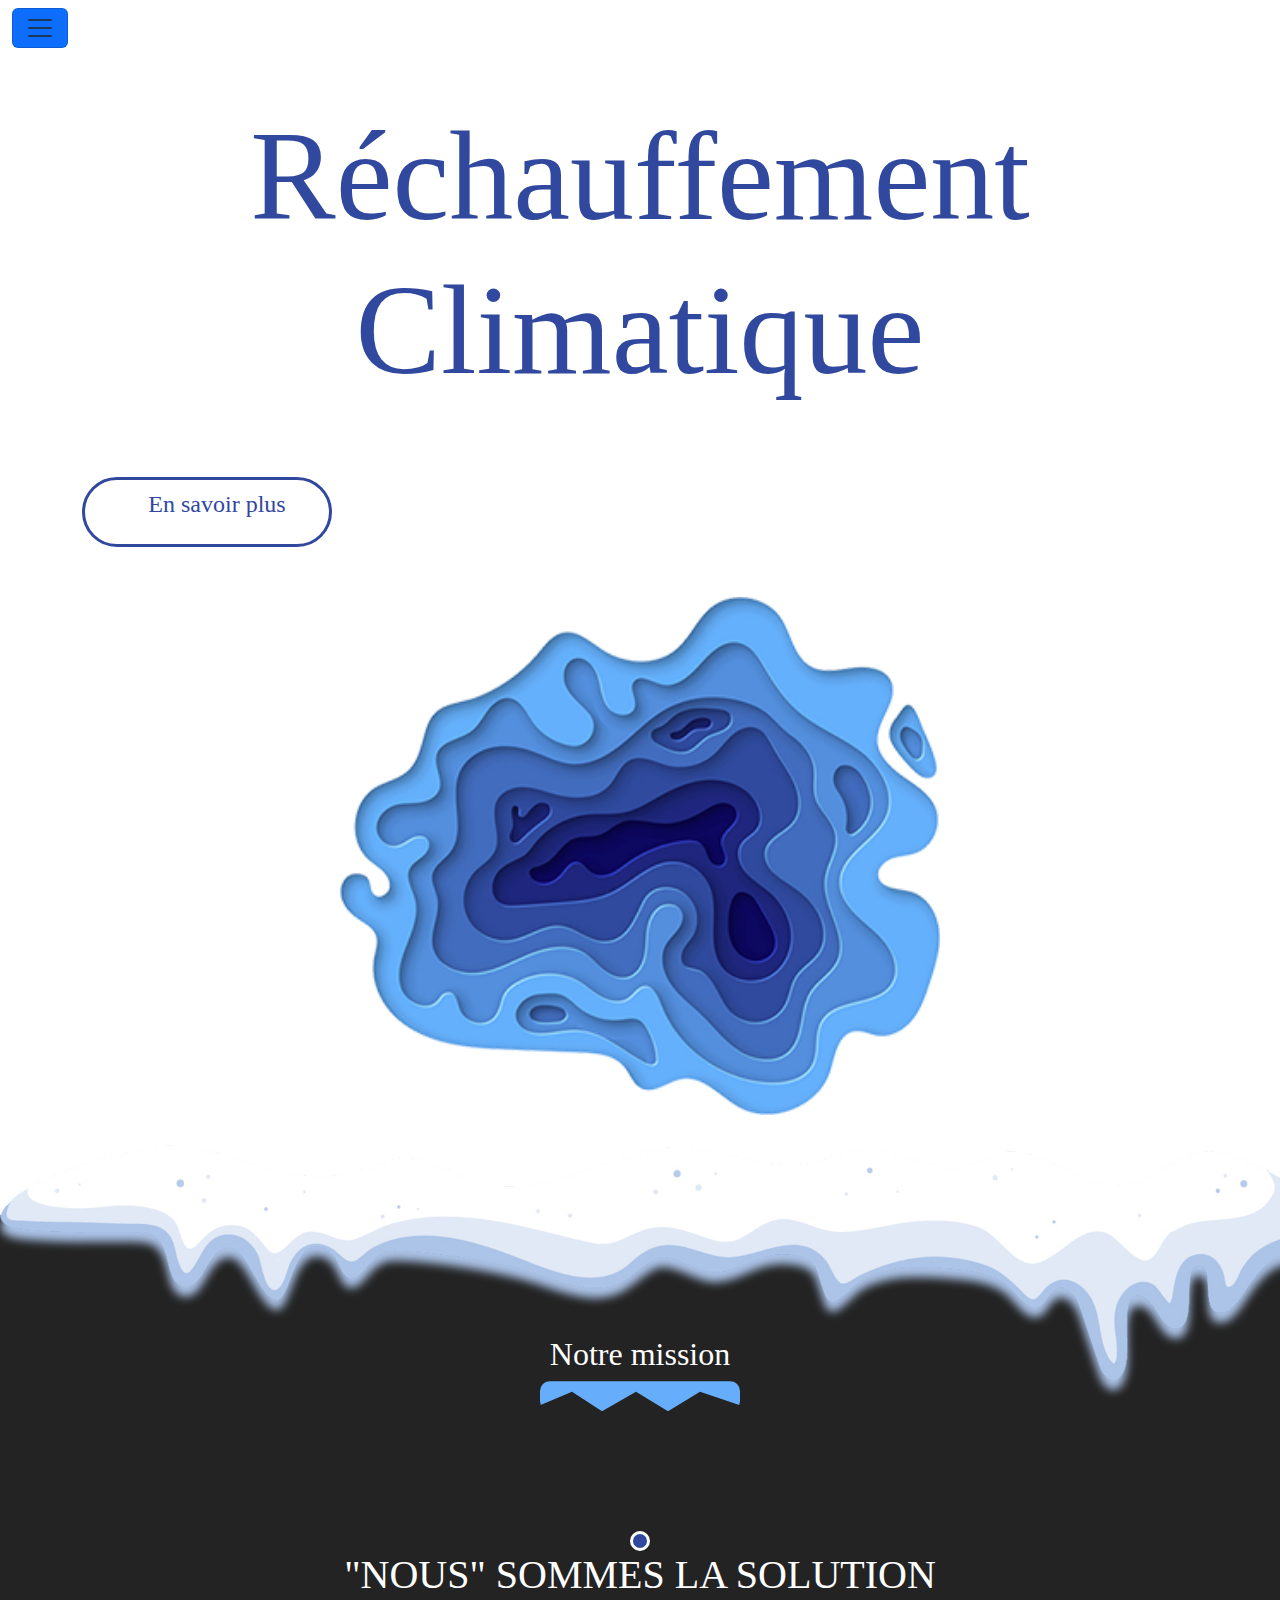
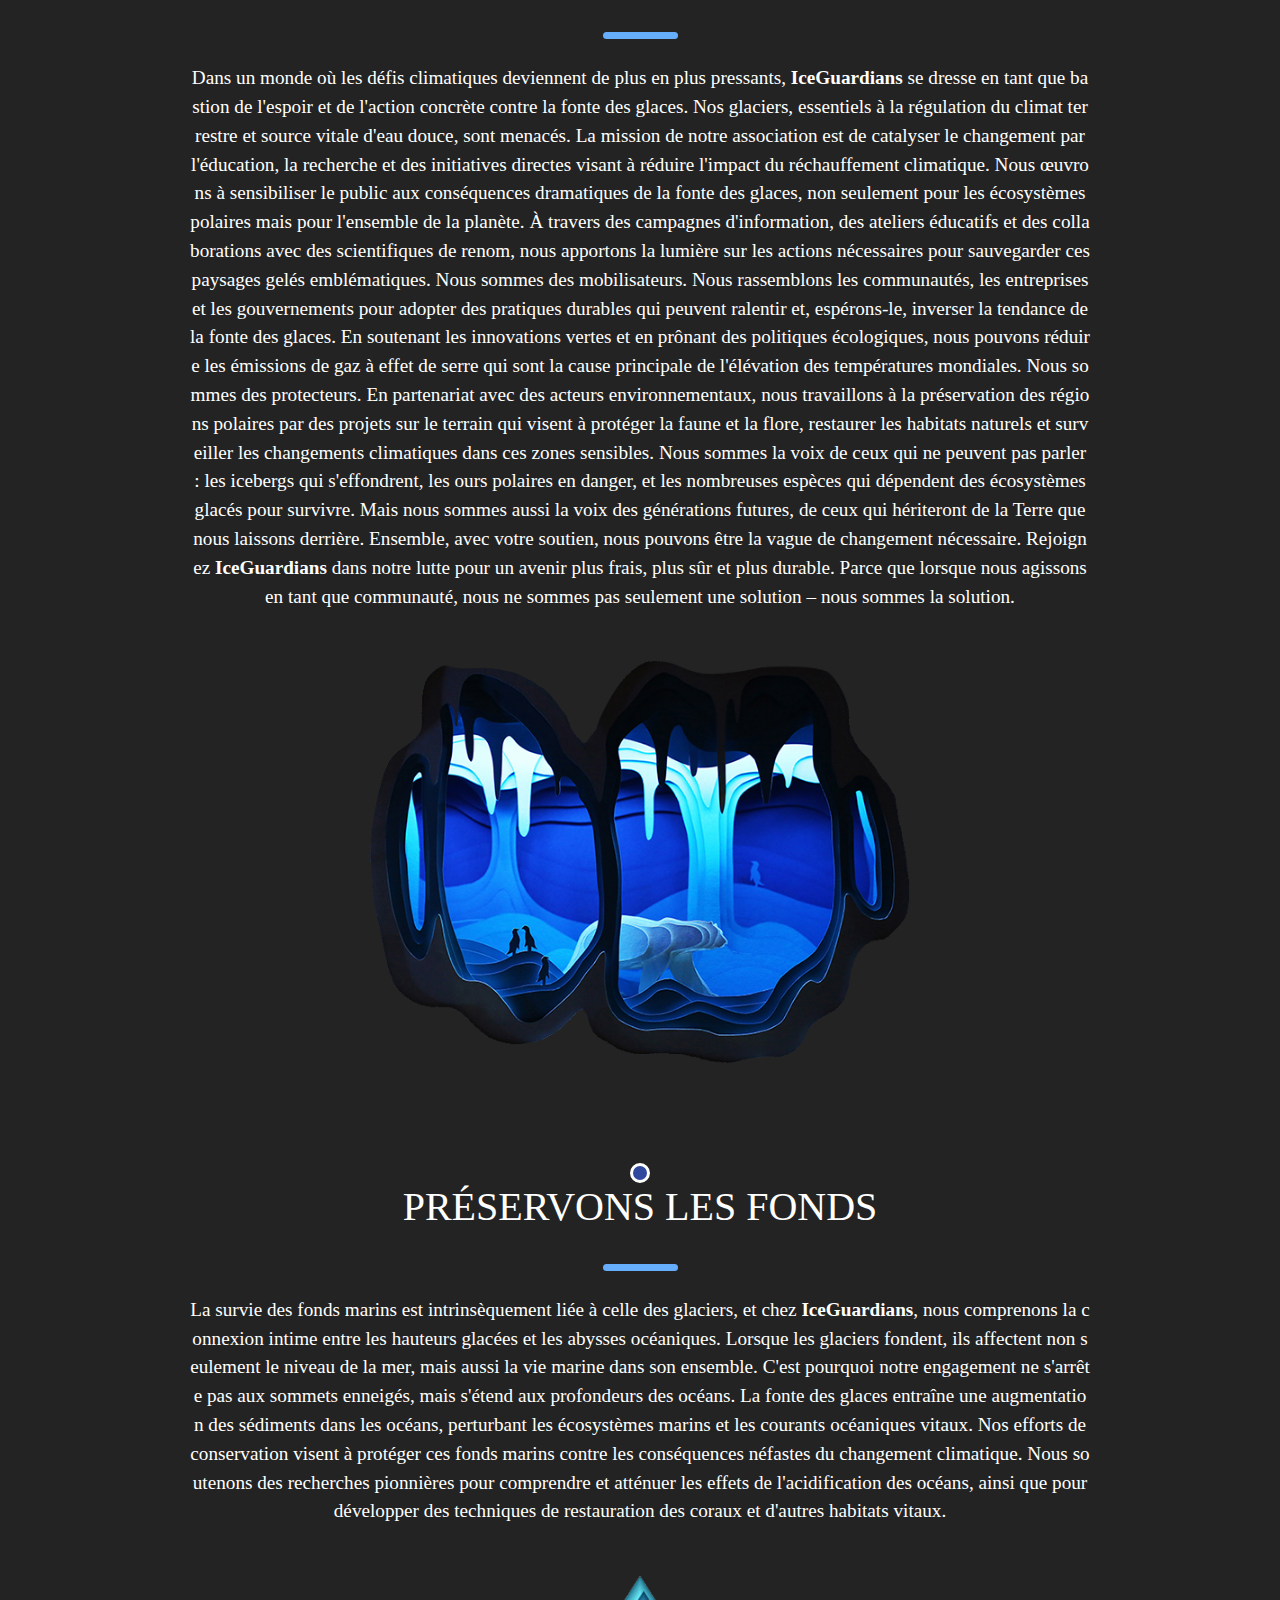
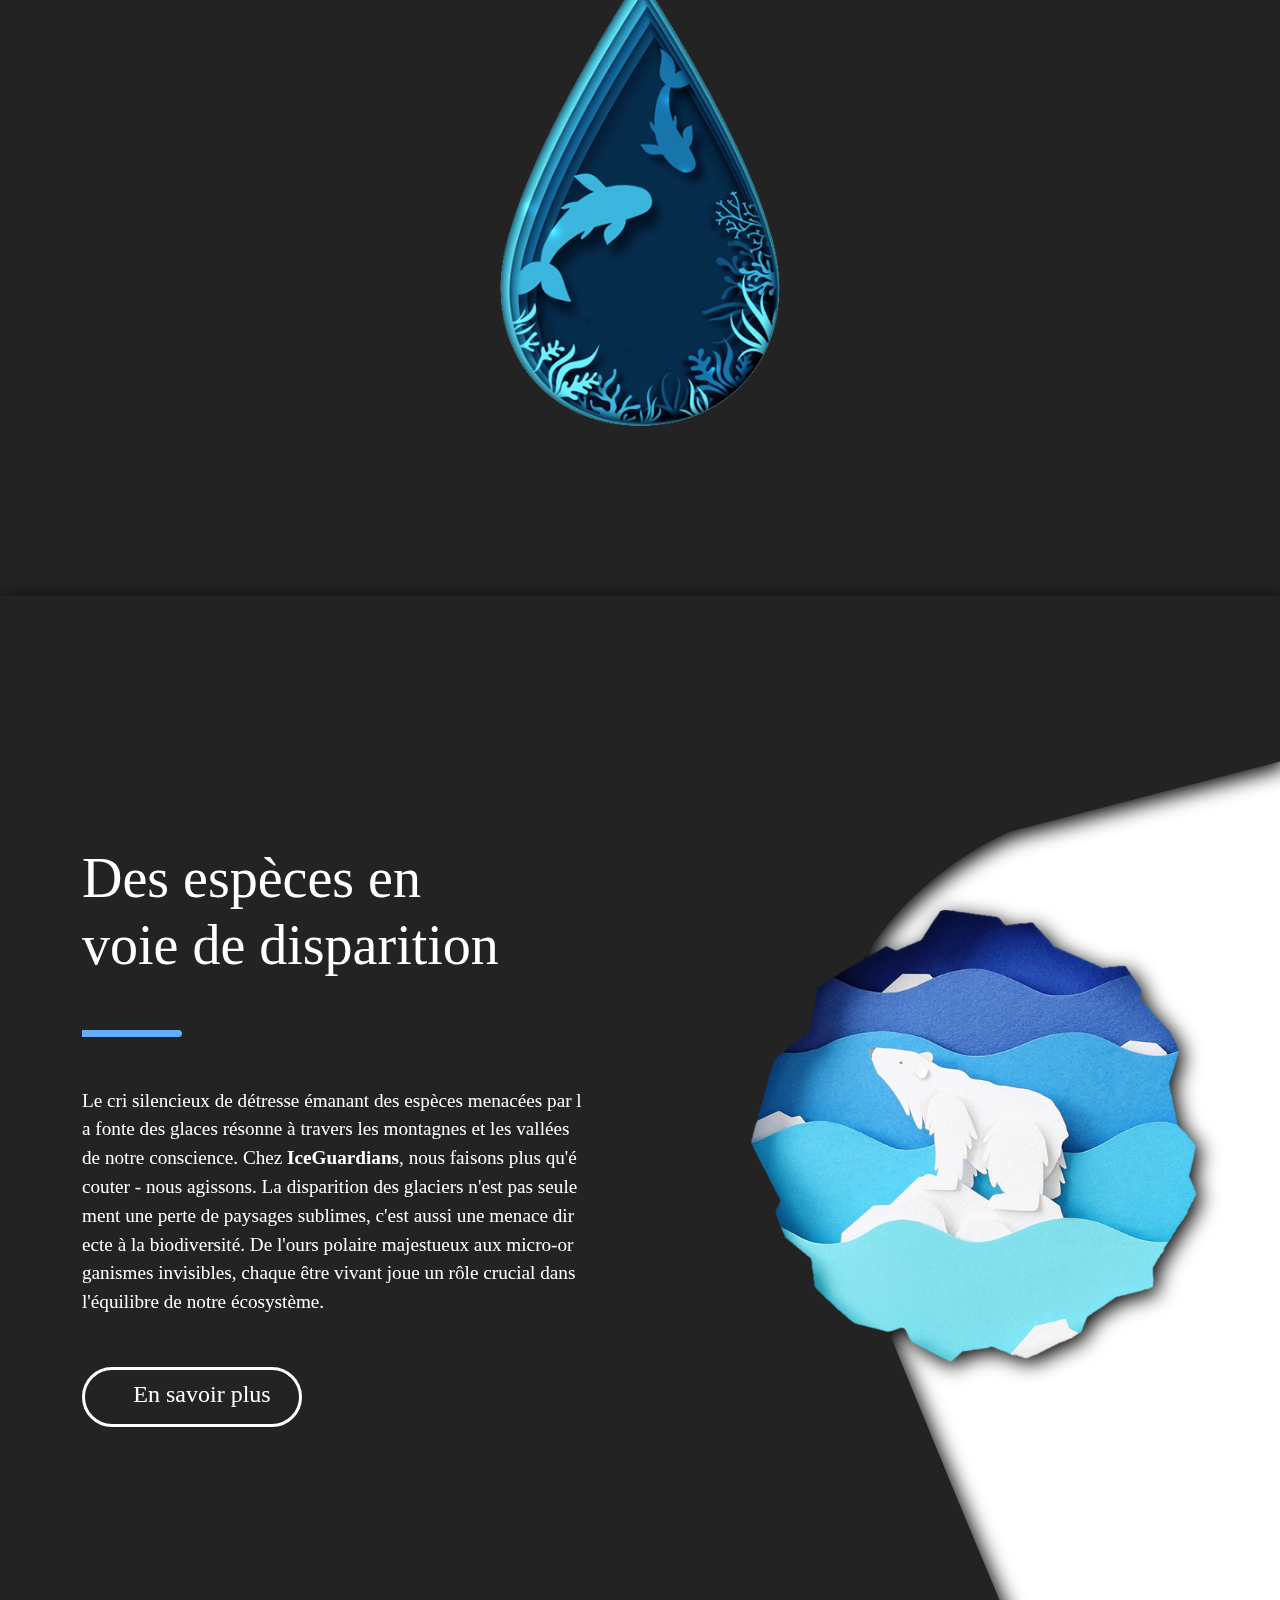
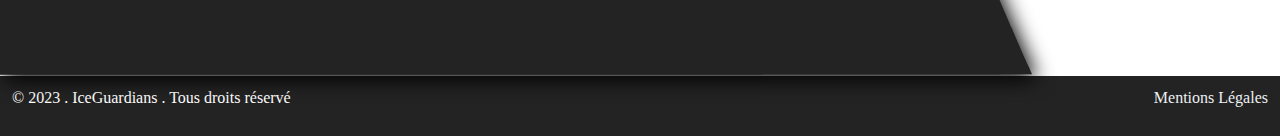
==== index.html @ 3b435cdd "renamed files" ====
<!DOCTYPE html>
<html lang="fr">

<head>
    <meta charset="UTF-8">
    <meta name="viewport" content="width=device-width, initial-scale=1.0">
    <meta name="Maxime Gavinet" content="IceGuardians">
    <meta name="description" content="IceGuardians est une association fictive dédiée à la sensibilisation et à la lutte contre la fonte des glaces. Découvrez nos missions et nos événements.">
    <meta name="keywords" content="environnementaux, environnement, glaciers, protection, écologie, sensibilisation, association, animaux, fonte, climat">
    <meta property="og:title" content="Rejoignez IceGuardians dans la lutte pour l'environnement">
    <meta property="og:type" content="website">
    <meta property="og:description" content="Découvrez comment IceGuardians contribue à la protection des glaciers et à la sensibilisation sur les enjeux environnementaux.">
    <link rel="stylesheet" href="../Assets/Bootstrap/bootstrap.min.css">
    <link rel="stylesheet" href="../Assets/CSS/styles.css">
    <link rel="stylesheet" href="https://cdnjs.cloudflare.com/ajax/libs/font-awesome/6.5.1/css/all.min.css"
        integrity="sha512-DTOQO9RWCH3ppGqcWaEA1BIZOC6xxalwEsw9c2QQeAIftl+Vegovlnee1c9QX4TctnWMn13TZye+giMm8e2LwA=="
        crossorigin="anonymous" referrerpolicy="no-referrer">
    <link href="https://db.onlinewebfonts.com/c/6a17929c7360288d1242981da7712dc3?family=Torus+Notched" rel="stylesheet">
    <title>IceGuardians</title>
</head>

<body>

    <!-- Start Header -->
    <header>
        <nav class="navbar navbar-light fixed-top">
            <div class="container-fluid">
              <button class="navbar-toggler bg-primary" type="button" data-bs-toggle="offcanvas" data-bs-target="#offcanvasDarkNavbar" aria-controls="offcanvasDarkNavbar" aria-label="Toggle navigation">
                <span class="navbar-toggler-icon"></span>
              </button>
              
              <div class="offcanvas offcanvas-start text-bg-light" tabindex="-1" id="offcanvasDarkNavbar" aria-labelledby="offcanvasDarkNavbarLabel">
                <div class="offcanvas-header">
                  <h5 class="offcanvas-title" id="offcanvasDarkNavbarLabel">Menu de Navigation</h5>
                  <button type="button" class="btn-close" data-bs-dismiss="offcanvas" aria-label="Close"></button>
                </div>
                <div class="offcanvas-body">
                  <ul class="navbar-nav justify-content-end flex-grow-1 pe-3">
                    <li class="nav-item">
                      <a class="nav-link" aria-current="page" href="#accueil">Accueil</a>
                    </li>
                    <li class="nav-item">
                      <a class="nav-link" href="#mission">Notre mission</a>
                    </li>
                    <li class="nav-item">
                      <a class="nav-link" href="#about">À propos</a>
                    </li>
                    <li class="nav-item last-item">
                      <a class="nav-link" href="Event.html">Nos Évènements </a>
                    </li>
                  </ul>
                  <a class="navbar-brand logo" href="#accueil">
                    <img src="../Assets/img/logo.png" alt="logo">
                  </a>
                </div>
              </div>
            </div>
          </nav>
    </header>

    <!-- Section Accueil -->
    <section id="accueil">
        <div class="sec1">
            <div class="container">
                <h1>Réchauffement <br> Climatique</h1>
                <a class="btn" target="_blank" href="https://fr.wikipedia.org/wiki/R%C3%A9chauffement_climatique">
                   En savoir plus <i class="fa-solid fa-arrow-right"></i>
                </a>
                <div class="bg-responsive">
                    <img src="../Assets/img/11.png" alt="bg-glace">
                </div>
            </div>
        </div>
    </section>

    <div class="transition">
        <img src="../Assets/img/10.png" alt="neige">
    </div>

    <!-- Section Nos Missions -->
    <section id="mission">
        <div class="sec2">
            <div class="container">
                <div class="title">
                    <h2>Notre mission</h2>
                </div>
                <div class="content content-top">
                    <div class="left">
                        <div class="titre">
                            <div class="point"></div>
                            <h3>"NOUS" SOMMES LA SOLUTION</h3>
                        </div>
                        <div class="separator"></div>
                        <p>Dans un monde où les défis climatiques deviennent de plus en plus pressants, <b>IceGuardians</b> se dresse en tant que bastion de l'espoir et de l'action concrète contre la fonte des glaces. Nos glaciers, essentiels à la régulation du climat terrestre et source vitale d'eau douce, sont menacés. La mission de notre association est de catalyser le changement par l'éducation, la recherche et des initiatives directes visant à réduire l'impact du réchauffement climatique.
                            Nous œuvrons à sensibiliser le public aux conséquences dramatiques de la fonte des glaces, non seulement pour les écosystèmes polaires mais pour l'ensemble de la planète. À travers des campagnes d'information, des ateliers éducatifs et des collaborations avec des scientifiques de renom, nous apportons la lumière sur les actions nécessaires pour sauvegarder ces paysages gelés emblématiques.
                            Nous sommes des mobilisateurs. Nous rassemblons les communautés, les entreprises et les gouvernements pour adopter des pratiques durables qui peuvent ralentir et, espérons-le, inverser la tendance de la fonte des glaces. En soutenant les innovations vertes et en prônant des politiques écologiques, nous pouvons réduire les émissions de gaz à effet de serre qui sont la cause principale de l'élévation des températures mondiales.
                            Nous sommes des protecteurs. En partenariat avec des acteurs environnementaux, nous travaillons à la préservation des régions polaires par des projets sur le terrain qui visent à protéger la faune et la flore, restaurer les habitats naturels et surveiller les changements climatiques dans ces zones sensibles. 
                            Nous sommes la voix de ceux qui ne peuvent pas parler : les icebergs qui s'effondrent, les ours polaires en danger, et les nombreuses espèces qui dépendent des écosystèmes glacés pour survivre. Mais nous sommes aussi la voix des générations futures, de ceux qui hériteront de la Terre que nous laissons derrière.
                            Ensemble, avec votre soutien, nous pouvons être la vague de changement nécessaire. Rejoignez <b>IceGuardians</b> dans notre lutte pour un avenir plus frais, plus sûr et plus durable. Parce que lorsque nous agissons en tant que communauté, nous ne sommes pas seulement une solution – nous sommes la solution. </p>
                    </div>
                    <div class="right">
                        <img src="../Assets/img/4.png" alt="grotte">
                    </div>
                </div>
                <div class="content content-bottom">
                    <div class="left">
                        <img src="../Assets/img/6.png" alt="grotte">
                    </div>
                    <div class="right">
                        <div class="titre">
                            <div class="point"></div>
                            <h3>PRÉSERVONS LES FONDS</h3>
                        </div>
                        <div class="separator"></div>
                        <p>La survie des fonds marins est intrinsèquement liée à celle des glaciers, et chez <b>IceGuardians</b>, nous comprenons la connexion intime entre les hauteurs glacées et les abysses océaniques. Lorsque les glaciers fondent, ils affectent non seulement le niveau de la mer, mais aussi la vie marine dans son ensemble. C'est pourquoi notre engagement ne s'arrête pas aux sommets enneigés, mais s'étend aux profondeurs des océans.
                        La fonte des glaces entraîne une augmentation des sédiments dans les océans, perturbant les écosystèmes marins et les courants océaniques vitaux. Nos efforts de conservation visent à protéger ces fonds marins contre les conséquences néfastes du changement climatique. Nous soutenons des recherches pionnières pour comprendre et atténuer les effets de l'acidification des océans, ainsi que pour développer des techniques de restauration des coraux et d'autres habitats vitaux.
                        </p>
                    </div>
                </div>
            </div>
        </div>
    </section>

    <!-- Section À Propos -->
    <section id="about">
        <div class="sec3">
            <div class="container">
                <div class="left">
                    <h3>Des espèces en <br>
                        voie de disparition
                    </h3>
                    <div class="separator"></div>
                    <p>Le cri silencieux de détresse émanant des espèces menacées par la fonte des glaces résonne à travers les montagnes et 
                        les vallées de notre conscience. Chez <b>IceGuardians</b>, nous faisons plus qu'écouter - nous agissons. 
                        La disparition des glaciers n'est pas seulement une perte de paysages sublimes, c'est aussi une menace directe à la biodiversité. 
                        De l'ours polaire majestueux aux micro-organismes invisibles, chaque être vivant joue un rôle crucial dans l'équilibre de notre 
                        écosystème.     
                    </p>
                    <a class="btn" target="_blank"
                        href="https://www.thecanadianencyclopedia.ca/fr/article/animaux-arctiques-en-voie-de-disparition-editorial">
                        En savoir plus <i class="fa-solid fa-arrow-right"></i>
                    </a>
                </div>
                <div class="right">
                    <img src="../Assets/img/2.png" alt="ours">
                </div>
            </div>
        </div>
    </section>

    <!-- Footer -->
    <footer>
        <div class="container-fluid">
            <div class="row">
                <div class="col-md-6">
                    <p>&copy; 2023 . IceGuardians . Tous droits réservé</p>
                </div>
                <div class="col-md-6">
                    <ul class="footer-links">
                        <li><a href="Mentions-Légales.html">Mentions Légales</a></li>
                    </ul>
                </div>
            </div>
        </div>
    </footer>
    <script src="../Assets/Bootstrap/bootstrap.bundle.min.js"></script>
</body>

</html>
---- Assets/CSS/styles.css ----
* {
    margin: 0;
    padding: 0;
    list-style: none;
    box-sizing: border-box;
    text-decoration: none;
    font-family: "poppins";
    scroll-behavior: smooth;
}

h1,
h2,
h3,
h4,
h5,
h6,
button {
    font-family: "Torus Notched";
}

body {
    overflow-x: hidden;
    max-width: 1920px;
    margin: 0 auto;
}

/*** Header ***/

.offcanvas-title {
    color: #31489f;
    font-size: 2em;
}

.offcanvas-body {
    background-color: #66adfc;
    color: white;
    text-align: center;
}

.navbar-nav .nav-link {
    color: white;
    font-size: 1.5em;
    border-bottom: 2px solid rgba(255,255,255,.10);
    text-align: left;
}

.navbar-nav .last-item {
    margin-bottom: 50px; /* Ajoutez l'espace entre le dernier lien et le logo */
}

.navbar-brand img {
    max-width: 100px;
    height: 100px;
}

/*** Section 1 ***/

@media (min-width: 1500px) {
    .sec1 {
        height: 100vh;
        width: 100%;
        background-image: url(../img/13.png);
        background-repeat: no-repeat;
        background-position: top right;
    }

    .bg-responsive {
        display: none;
    }
}

.sec1 .container {
    width: 1500px;
    height: 100%;
    margin: 0 auto;
    display: flex;
    flex-direction: column;
    justify-content: center;
}

.sec1 h1 {
    color: #31489f;
    font-size: 8em;
    margin-bottom: 70px;
}

.sec1 .btn::before {
    content: "";
    position: absolute;
    height: 70px;
    width: 280px;
    background-color: #31489f;
    border-radius: 50px;
    top: -2px;
    left: -2px;
    transform: translate(-100%);
    transition: 0.3s;
    z-index: -1;
}

.sec1 .btn {
    position: relative;
    height: 70px;
    width: 250px;
    background-color: #FFFFFF;
    border: 3px solid #31489f;
    border-radius: 50px;
    font-size: 1.5em;
    color: #31489f;
    transition: 0.3s;
    z-index: 2;
    overflow: hidden;
}

.sec1 .btn:hover::before,
.sec3 .btn:hover::before {
    transform: translate(0%);
}

.sec1 .btn:hover {
    color: #FFFFFF;
    width: 280px;
}

.sec1 .btn i,
.sec3 .btn i {
    transform: scale(0);
    margin: -10px;
    transition: 0.3s;
}

.sec1 .btn:hover i,
.sec3 .btn:hover i {
    transform: scale(1);
    margin-left: 10px;
}

@media (max-width: 1500px) {
    .sec1 .container {
        text-align: center;
        justify-content: center;
        width: 100%;
    }

    .sec1 {
        height: 100%;
        margin-top: 100px;
        padding-bottom: 100px;
    }

    .sec1 .bg-responsive {
        margin-top: 50px;
    }

    .sec1 .bg-responsive img {
        width: 600px;
    }
}

@media (max-width: 950px) {
    .sec1 h1 {
        font-size: 6em;
        margin-bottom: 60px;
    }

    .sec1 .btn {
        z-index: 0;
    }
}

@media (max-width: 700px) {
    .sec1 .bg-responsive img {
        width: 80%;
    }

    .sec1 h1 {
        font-size: 4em;
    }
}

@media (max-width: 700px) {
    .sec1 h1 {
        font-size: 3em;
    }

    .sec1 .btn {
        z-index: 0;
    }

    .h2, h2 {
        font-size: 4rem;
    }
}

/*** Transition ***/

.transition {
    width: 105%;
    position: absolute;
    transform: translateY(-30%);
}

.transition img {
    width: 100%;
    filter: drop-shadow(0px 10px 5px #acc4e8);
}

/*** Section 2 ***/

.sec2 {
    position: relative;
    z-index: -1;
    background-color: #232323;
    padding: 120px 0;
}

.sec2 .container {
    width: 1500px;
    margin: 0 auto;
    display: flex;
    flex-direction: column;
    align-items: center;
}

.sec2 .title {
    position: relative;
    width: 100%;
    text-align: center;
    color: #FFFFFF;
    font-size: 3em;
    margin-bottom: 100px;
}

.sec2 .title::before {
    content: "";
    position: absolute;
    height: 30px;
    width: 200px;
    border-radius: 10px;
    background-color: #66aefc;
    clip-path: polygon(0 0, 100% 0, 100% 80%, 80% 35%, 64% 100%, 48% 35%, 31% 100%, 16% 35%, 0 80%);
    top: 100%;
    left: 50%;
    transform: translateX(-50%);
}

.sec2 .content {
    color: #FFFFFF;
}

.sec2 h3 {
    font-size: 2.5em;
}

.sec2 .titre {
    display: flex;
    align-items: center;
}

.sec2 .point {
    width: 20px;
    height: 20px;
    margin-right: 20px;
    background-color: #31489f;
    border: 3px solid #FFFFFF;
    border-radius: 50%;
}

.sec2 .separator {
    width: 75px;
    height: 7px;
    background-color: #66adfc;
    border-radius: 0 50px 50px 0;
    margin: 25px 0;
}

.sec2 p {
    font-size: 1.2em;
    max-width: 600px;
    line-break: anywhere;
}

.content {
    width: 100%;
    display: flex;
    flex-direction: row;
    align-items: center;
    justify-content: space-around;
}

@media (min-width: 1500px) {
    .content-top .left {
        max-width: 700px;
    }

    .content-bottom .right {
        max-width: 700px;
    }

    .h2, h2 {
        font-size: 6rem;
    }
}


@media (max-width: 1500px) {

    .sec2 .content {
        margin: 50px 0;
    }

    .sec2 .content img {
        width: 90%;
    }

    .sec2 .content-top {
        flex-direction: column;
    }

    .sec2 .content-bottom {
        flex-direction: column-reverse;
    }

    .sec2 .container {
        width: 100%;
        text-align: center;
    }

    .sec2 p {
        max-width: 900px;
        margin: 0 50px;
    }

    .content-top .left {
        display: flex;
        flex-direction: column;
        align-items: center;
        margin-bottom: 50px;
    }

    .sec2 .content-bottom .right {
        display: flex;
        flex-direction: column;
        align-items: center;
        margin-bottom: 50px;
    }

    .sec2 .separator {
        border-radius: 50px;
    }

    .sec2 .titre {
        justify-content: center;
        flex-direction: column;
    }

    .sec2 .point {
        margin-right: 0;
    }
}

/*** Section 3 ***/

.sec3 {
    position: relative;
    z-index: 1;
    overflow: hidden;
    height: 1080px;
    background-image: url(../svg/1.svg);
    background-repeat: no-repeat;
    background-size: cover;
    display: flex;
    align-items: center;
    filter: drop-shadow(5px 5px 10px #000);
}

.sec3 .container {
    width: 100%;
    margin: 0 auto;
    display: flex;
    flex-direction: row;
    align-items: center;
    justify-content: space-between;
}

.sec3 h3 {
    color: #FFFFFF;
    max-width: 600px;
    font-size: 3.5em;
}

.sec3 .separator {
    width: 100px;
    height: 7px;
    background-color: #66adfc;
    border-radius: 0 50px 50px 0;
    margin: 50px 0;
}

.sec3 p {
    font-size: 1.2em;
    color: #FFFFFF;
    max-width: 500px;
    line-break: anywhere;
    margin-bottom: 50px;
}

.sec3 .btn::before {
    content: "";
    position: absolute;
    height: 70px;
    width: 280px;
    background-color: #FFFFFF;
    border-radius: 50px;
    top: -2px;
    left: -2px;
    transform: translate(-100%);
    transition: 0.3s;
    z-index: -1;
}

.sec3 .btn {
    position: relative;
    height: 60px;
    width: 220px;
    background-color: transparent;
    border: 3px solid #FFFFFF;
    border-radius: 50px;
    font-size: 1.5em;
    color: #FFFFFF;
    transition: 0.3s;
    z-index: 2;
    overflow: hidden;
}

.sec3 .btn:hover {
    color: #31489f;
    width: 280px;
}

.sec3 .right img {
    width: 100%;
}

@media (max-width: 1500px) {
    .sec3 .right {
        max-width: 450px;
        text-align: center;
    }
}

@media (max-width: 1050px) {
    .sec3 .container {
        flex-direction: column;
    }

    .sec3 .left {
        display: flex;
        flex-direction: column;
        justify-content: center;
        align-items: center;
        text-align: center;
    }

    .sec3 h3 {
        font-size: 3em;
    }

    .sec3 .separator {
        border-radius: 50px;
    }

    .sec3 p {
       margin: 0 20px;
    }

    .sec3 .btn {
        margin: 50px 0;
     }

    .sec3 .right img {
        width: 80%;
    }
}

/*** Footer ***/

footer {
    background-color: #232323;
    color: #fff; 
    padding: 10px 0; 
}

.footer p {
    margin: 0;
}

.footer-links {
    list-style: none;
    padding: 0;
    text-align: right;
}

.footer-links li {
    display: inline-block;
    margin-left: 15px;
}

.footer-links a {
    color: #ecf0f1;
    text-decoration: none;
}

@media screen and (max-width: 768px) {
    .footer-links a {
        display: block;
        text-align: center;
        margin-bottom: 10px;
    }
}
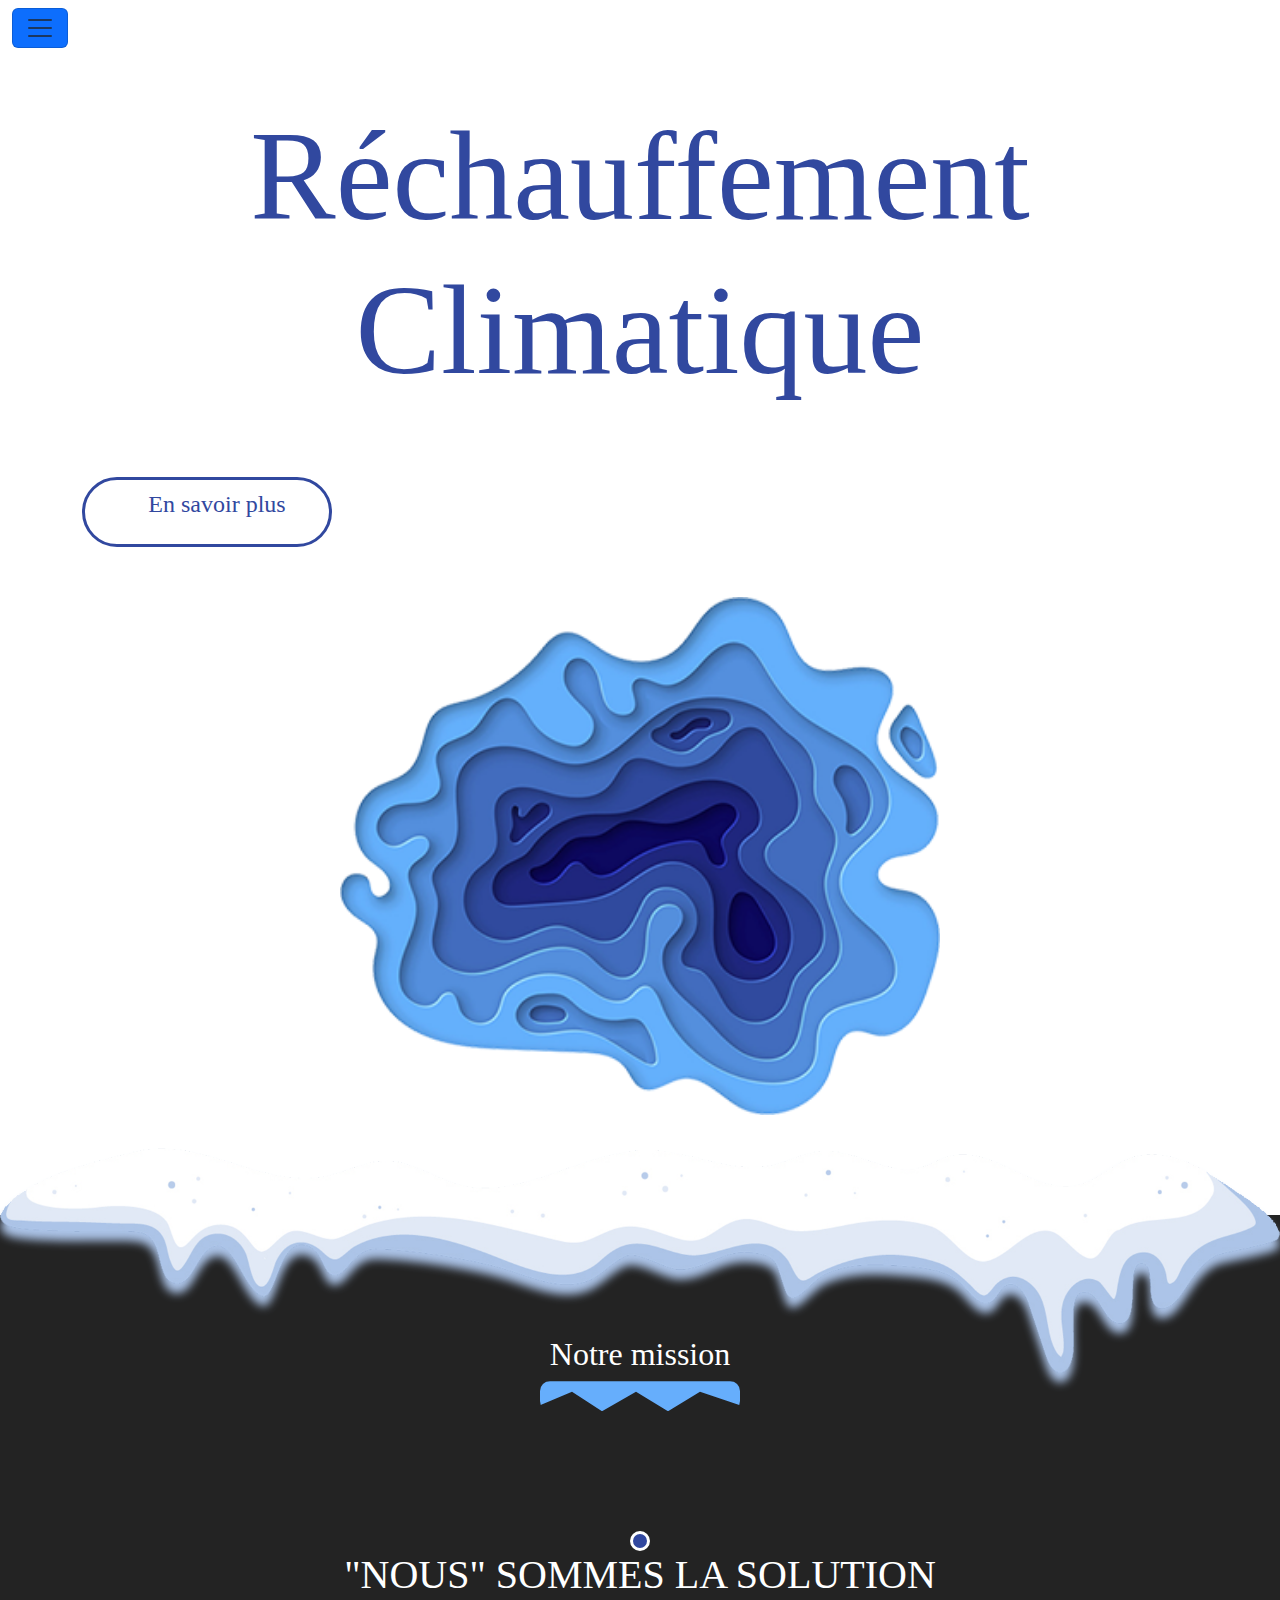
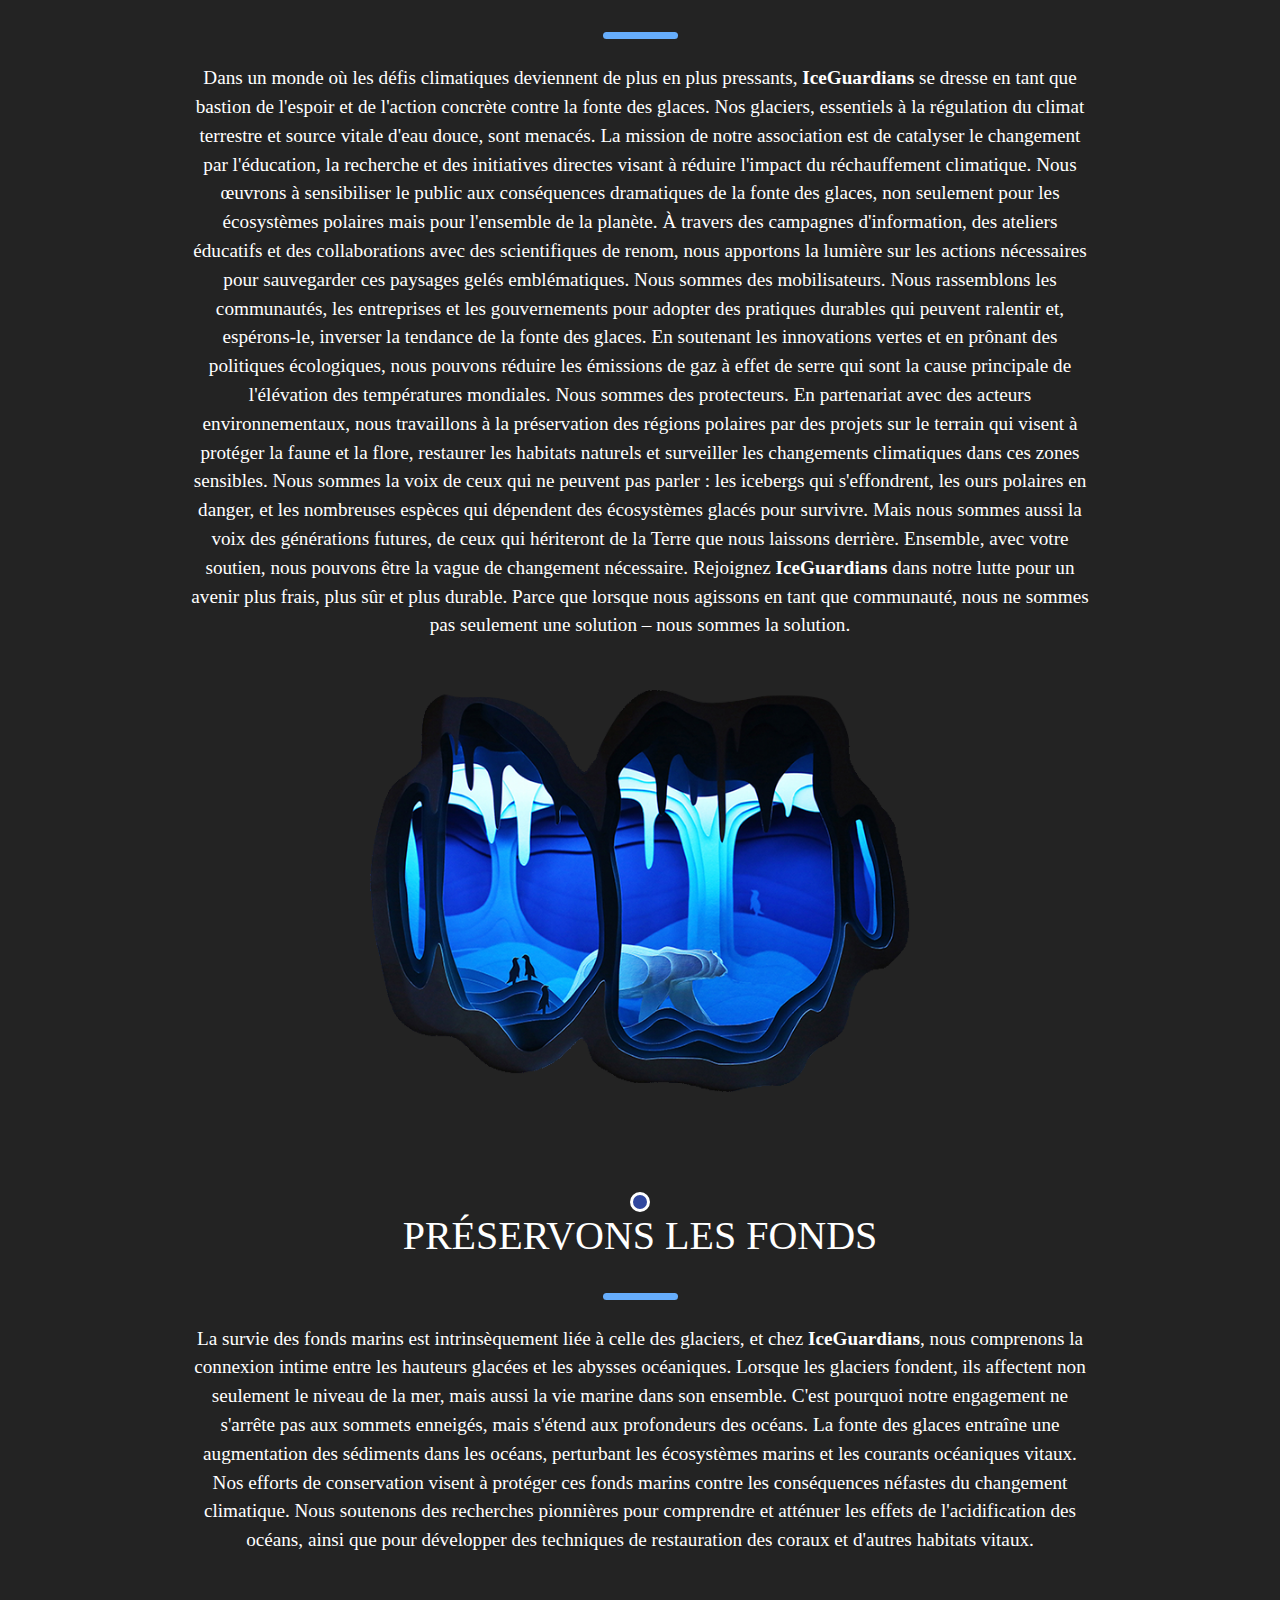
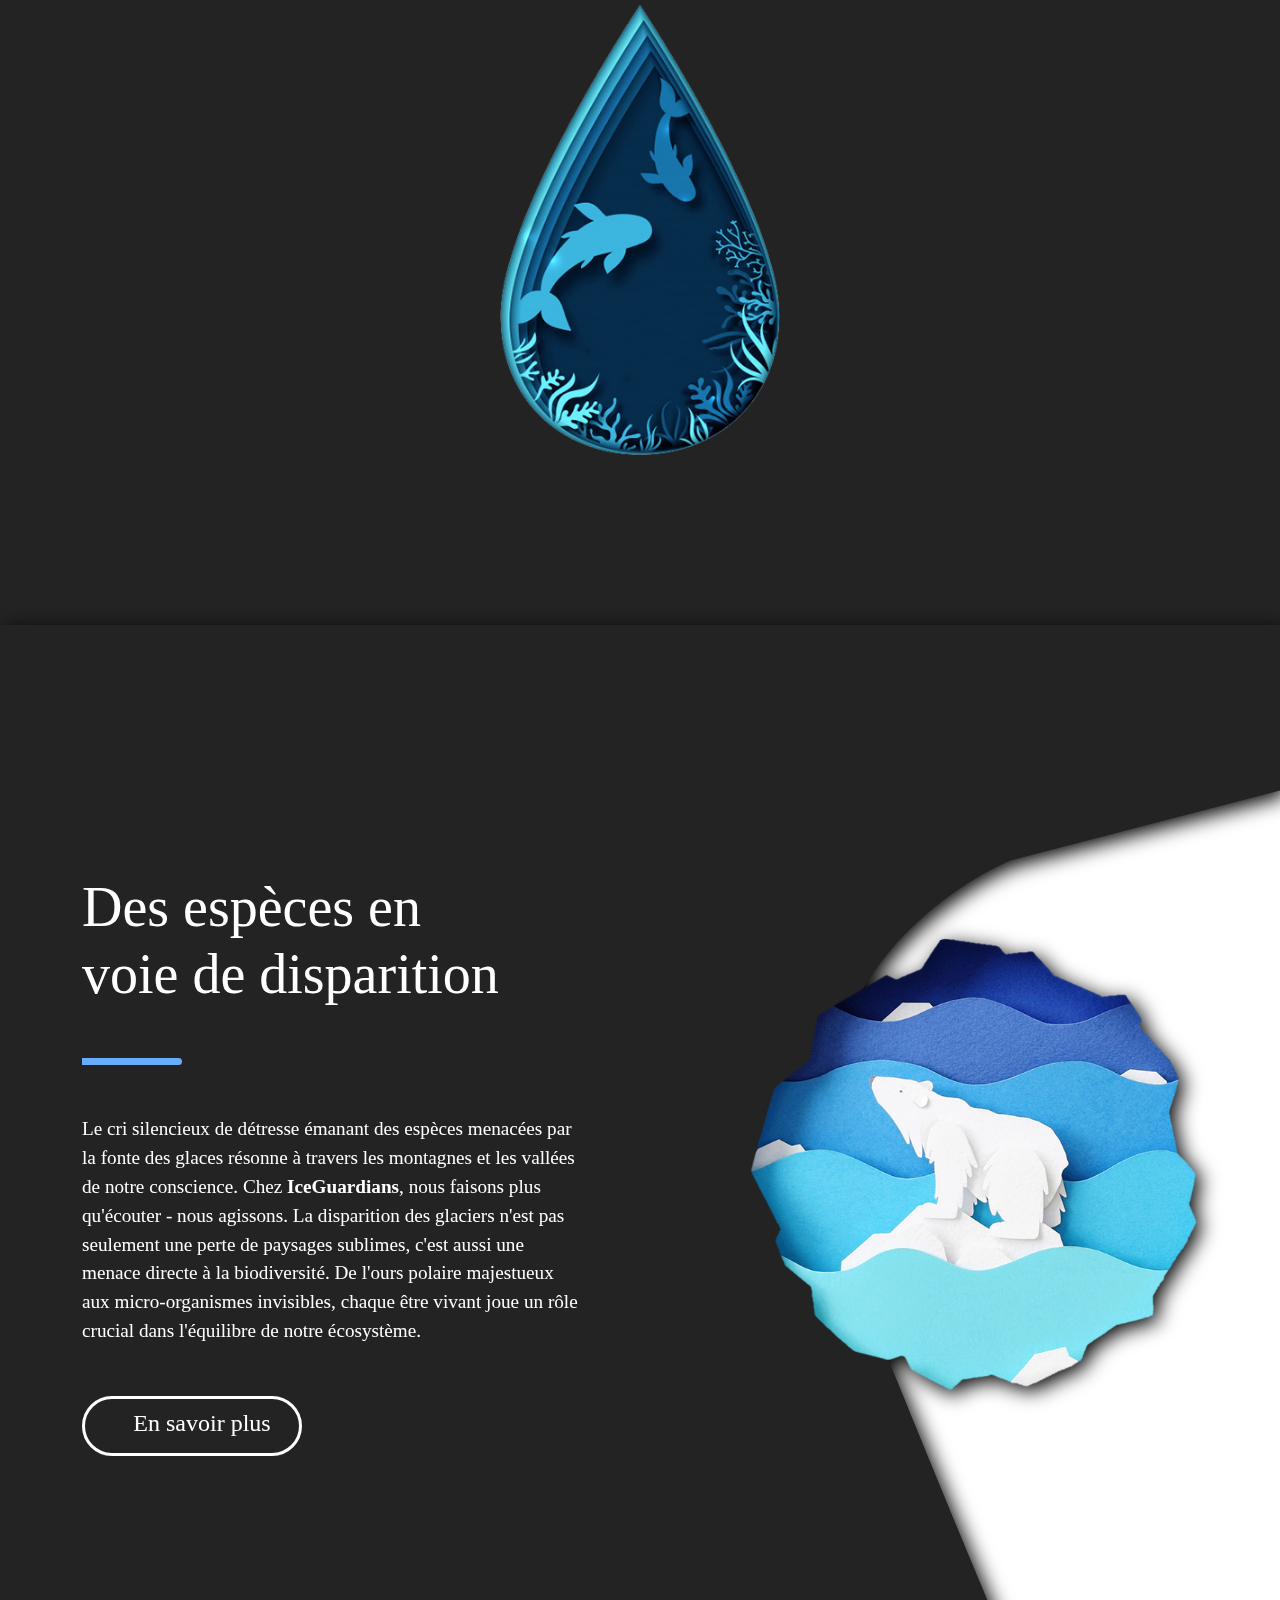
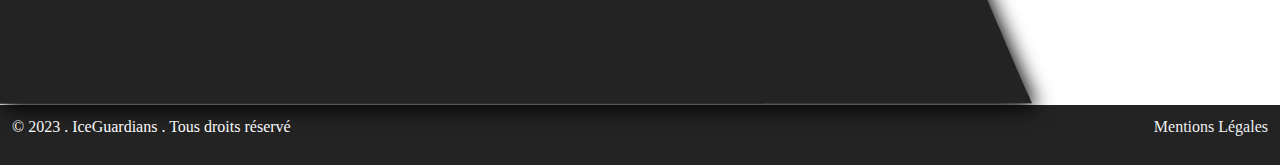
==== commit e85a46b3: "correct bug responsive" ====
--- a/index.html
+++ b/index.html
@@ -10,8 +10,8 @@
     <meta property="og:title" content="Rejoignez IceGuardians dans la lutte pour l'environnement">
     <meta property="og:type" content="website">
     <meta property="og:description" content="Découvrez comment IceGuardians contribue à la protection des glaciers et à la sensibilisation sur les enjeux environnementaux.">
-    <link rel="stylesheet" href="../Assets/Bootstrap/bootstrap.min.css">
-    <link rel="stylesheet" href="../Assets/CSS/styles.css">
+    <link rel="stylesheet" href="./Assets/Bootstrap/bootstrap.min.css">
+    <link rel="stylesheet" href="./Assets/CSS/styles.css">
     <link rel="stylesheet" href="https://cdnjs.cloudflare.com/ajax/libs/font-awesome/6.5.1/css/all.min.css"
         integrity="sha512-DTOQO9RWCH3ppGqcWaEA1BIZOC6xxalwEsw9c2QQeAIftl+Vegovlnee1c9QX4TctnWMn13TZye+giMm8e2LwA=="
         crossorigin="anonymous" referrerpolicy="no-referrer">
@@ -29,7 +29,7 @@
                 <span class="navbar-toggler-icon"></span>
               </button>
               
-              <div class="offcanvas offcanvas-start text-bg-light" tabindex="-1" id="offcanvasDarkNavbar" aria-labelledby="offcanvasDarkNavbarLabel">
+              <div class="custom-offcanvas offcanvas offcanvas-start text-bg-light" tabindex="-1" id="offcanvasDarkNavbar" aria-labelledby="offcanvasDarkNavbarLabel">
                 <div class="offcanvas-header">
                   <h5 class="offcanvas-title" id="offcanvasDarkNavbarLabel">Menu de Navigation</h5>
                   <button type="button" class="btn-close" data-bs-dismiss="offcanvas" aria-label="Close"></button>
@@ -46,11 +46,11 @@
                       <a class="nav-link" href="#about">À propos</a>
                     </li>
                     <li class="nav-item last-item">
-                      <a class="nav-link" href="Event.html">Nos Évènements </a>
+                      <a class="nav-link" href="./Event.html">Nos Évènements </a>
                     </li>
                   </ul>
                   <a class="navbar-brand logo" href="#accueil">
-                    <img src="../Assets/img/logo.png" alt="logo">
+                    <img src="./Assets/img/logo.png" alt="logo">
                   </a>
                 </div>
               </div>
@@ -67,14 +67,14 @@
                    En savoir plus <i class="fa-solid fa-arrow-right"></i>
                 </a>
                 <div class="bg-responsive">
-                    <img src="../Assets/img/11.png" alt="bg-glace">
+                    <img src="./Assets/img/11.png" alt="bg-glace">
                 </div>
             </div>
         </div>
     </section>
 
     <div class="transition">
-        <img src="../Assets/img/10.png" alt="neige">
+        <img src="./Assets/img/10.png" alt="neige">
     </div>
 
     <!-- Section Nos Missions -->
@@ -99,12 +99,12 @@
                             Ensemble, avec votre soutien, nous pouvons être la vague de changement nécessaire. Rejoignez <b>IceGuardians</b> dans notre lutte pour un avenir plus frais, plus sûr et plus durable. Parce que lorsque nous agissons en tant que communauté, nous ne sommes pas seulement une solution – nous sommes la solution. </p>
                     </div>
                     <div class="right">
-                        <img src="../Assets/img/4.png" alt="grotte">
+                        <img src="./Assets/img/4.png" alt="grotte">
                     </div>
                 </div>
                 <div class="content content-bottom">
                     <div class="left">
-                        <img src="../Assets/img/6.png" alt="grotte">
+                        <img src="./Assets/img/6.png" alt="grotte">
                     </div>
                     <div class="right">
                         <div class="titre">
@@ -142,7 +142,7 @@
                     </a>
                 </div>
                 <div class="right">
-                    <img src="../Assets/img/2.png" alt="ours">
+                    <img src="./Assets/img/2.png" alt="ours">
                 </div>
             </div>
         </div>
@@ -163,7 +163,7 @@
             </div>
         </div>
     </footer>
-    <script src="../Assets/Bootstrap/bootstrap.bundle.min.js"></script>
+    <script src="./Assets/Bootstrap/bootstrap.bundle.min.js"></script>
 </body>
 
 </html>--- a/Assets/CSS/styles.css
+++ b/Assets/CSS/styles.css
@@ -20,7 +20,7 @@
 
 body {
     overflow-x: hidden;
-    max-width: 1920px;
+    max-width: 100%;
     margin: 0 auto;
 }
 
@@ -51,6 +51,19 @@
 .navbar-brand img {
     max-width: 100px;
     height: 100px;
+}
+
+@media (max-width: 768px) {
+    .custom-offcanvas {
+        width: 75% !important;
+    }
+
+    .navbar-toggler {
+        position: fixed;
+        top: 10px;
+        left: 10px;
+        opacity: 0.5;
+    }
 }
 
 /*** Section 1 ***/
@@ -184,6 +197,7 @@
     }
 
     .sec1 .btn {
+        align-self: center;
         z-index: 0;
     }
 
@@ -192,10 +206,25 @@
     }
 }
 
+@media (max-width: 350px) {
+    .sec1 h1 {
+        font-size: 2.5em;
+    }
+
+    .h2, h2 {
+        font-size: 3rem;
+    }
+
+    .sec1 .btn {
+        text-align: center;
+        height: 60px;
+    }
+}
+
 /*** Transition ***/
 
 .transition {
-    width: 105%;
+    width: 100%;
     position: absolute;
     transform: translateY(-30%);
 }
@@ -215,7 +244,7 @@
 }
 
 .sec2 .container {
-    width: 1500px;
+    width: 100%;
     margin: 0 auto;
     display: flex;
     flex-direction: column;
@@ -277,7 +306,7 @@
 .sec2 p {
     font-size: 1.2em;
     max-width: 600px;
-    line-break: anywhere;
+    word-break: break-word;
 }
 
 .content {
@@ -401,7 +430,7 @@
     font-size: 1.2em;
     color: #FFFFFF;
     max-width: 500px;
-    line-break: anywhere;
+    word-break: break-word;
     margin-bottom: 50px;
 }
 
@@ -463,7 +492,7 @@
     }
 
     .sec3 h3 {
-        font-size: 3em;
+        font-size: 2.3em;
     }
 
     .sec3 .separator {
@@ -471,7 +500,7 @@
     }
 
     .sec3 p {
-       margin: 0 20px;
+       margin: 0 10px;
     }
 
     .sec3 .btn {
@@ -479,7 +508,7 @@
      }
 
     .sec3 .right img {
-        width: 80%;
+        width: 70%;
     }
 }
 
